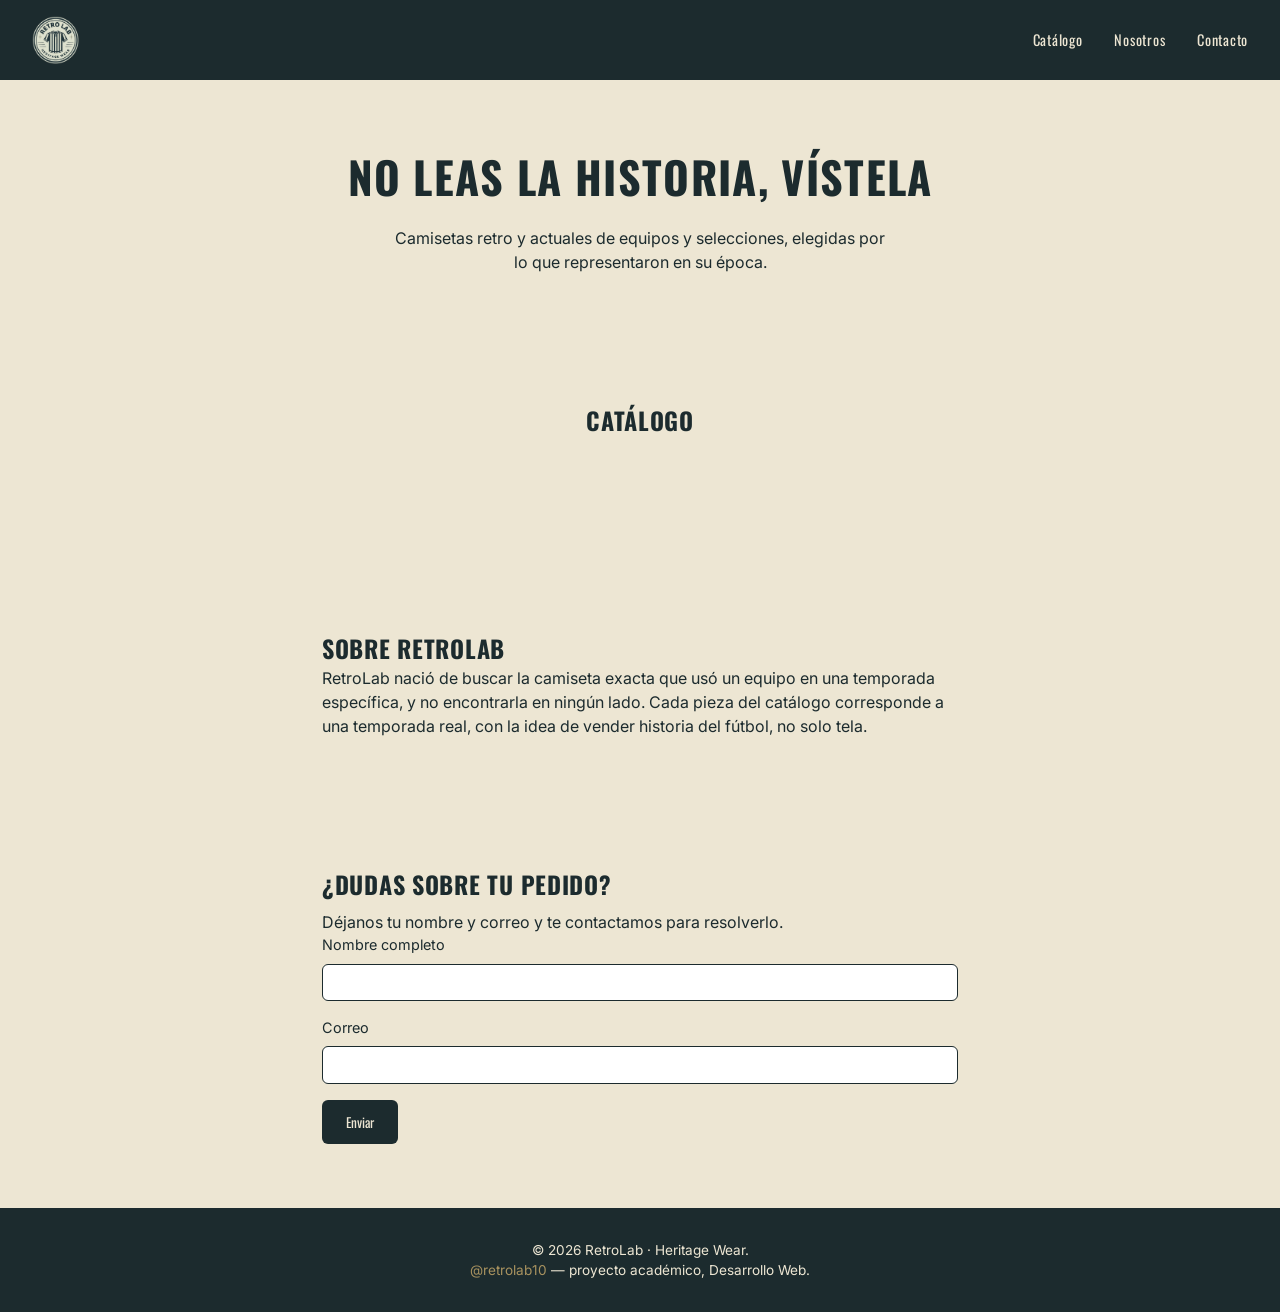
==== index.html @ 3fd27ac9 "fix: actualizar logo transparente y sección de contacto en el HTML" ====
<!DOCTYPE html>
<html lang="es">
<head>
  <meta charset="UTF-8">
  <meta name="viewport" content="width=device-width, initial-scale=1.0">
  <title>RetroLab · Camisetas de fútbol retro</title>
  <link rel="preconnect" href="https://fonts.googleapis.com">
  <link href="https://fonts.googleapis.com/css2?family=Oswald:wght@500;700&family=Inter:wght@400;500&display=swap" rel="stylesheet">
  <link rel="stylesheet" href="styles.css">
</head>
<body>

  <header>
    <a href="#" class="logo">
      <img src="img/logo-retrolab.png" alt="Logo de RetroLab, sello circular con una camiseta a rayas y el texto Heritage Wear">
    </a>
    <button id="menu-toggle" class="menu-toggle" aria-label="Abrir menú" aria-expanded="false">
      <span></span><span></span><span></span>
    </button>
    <nav id="nav-menu">
      <ul>
        <li><a href="#catalogo">Catálogo</a></li>
        <li><a href="#nosotros">Nosotros</a></li>
        <li><a href="#contacto">Contacto</a></li>
      </ul>
    </nav>
  </header>

  <main>

    <section id="hero" class="hero">
      <h1>No leas la historia, vístela</h1>
      <p>Camisetas retro y actuales de equipos y selecciones, elegidas por lo que representaron en su época.</p>
    </section>

    <section id="catalogo">
      <h2>Catálogo</h2>

      <div class="filtros" id="filtros">
      </div>

      <div class="catalogo-grid" id="catalogo-grid">
      </div>
    </section>

    <section id="nosotros">
      <h2>Sobre RetroLab</h2>
      <p>
        RetroLab nació de buscar la camiseta exacta que usó un equipo en una temporada específica,
        y no encontrarla en ningún lado. Cada pieza del catálogo corresponde a una temporada real,
        con la idea de vender historia del fútbol, no solo tela.
      </p>
    </section>

    <section id="contacto">
      <h2>¿Dudas sobre tu pedido?</h2>
      <p>Déjanos tu nombre y correo y te contactamos para resolverlo.</p>
      <form id="form-contacto">
        <div class="campo">
          <label for="nombre">Nombre completo</label>
          <input type="text" id="nombre" name="nombre">
        </div>
        <div class="campo">
          <label for="email">Correo</label>
          <input type="email" id="email" name="email">
        </div>
        <button type="submit">Enviar</button>
      </form>
    </section>

  </main>

  <footer>
    <p>&copy; 2026 RetroLab · Heritage Wear.</p>
    <p><a href="https://www.instagram.com/retrolab10" target="_blank" rel="noopener">@retrolab10</a> — proyecto académico, Desarrollo Web.</p>
  </footer>

  <script src="script.js" defer></script>
</body>
</html>
---- styles.css ----
/* ============================================
   VARIABLES — paleta real de RetroLab
   ============================================ */
:root {
  --color-oscuro: #1C2B2E;   /* fondo del sello, header, texto principal */
  --color-crema: #EDE6D3;    /* fondo claro, círculo del sello */
  --color-dorado: #A8925F;   /* acento: precios, bordes activos */
  --color-blanco: #FFFFFF;

  --fuente-titulo: 'Oswald', sans-serif;
  --fuente-texto: 'Inter', sans-serif;

  --espacio-sm: 0.5rem;
  --espacio-md: 1rem;
  --espacio-lg: 2rem;
  --espacio-xl: 4rem;

  --radio-borde: 6px;
}

/* ============================================
   RESET Y BASE
   ============================================ */
* {
  margin: 0;
  padding: 0;
  box-sizing: border-box;
}

body {
  font-family: var(--fuente-texto);
  color: var(--color-oscuro);
  background-color: var(--color-crema);
  line-height: 1.5;
}

h1, h2, h3 {
  font-family: var(--fuente-titulo);
  text-transform: uppercase;
  letter-spacing: 0.03em;
}

a {
  color: inherit;
  text-decoration: none;
}

img {
  max-width: 100%;
  display: block;
}

/* ============================================
   HEADER Y NAV — Flexbox
   ============================================ */
header {
  display: flex;
  align-items: center;
  justify-content: space-between;
  padding: var(--espacio-md) var(--espacio-lg);
  background-color: var(--color-oscuro);
}

.logo img {
  height: 48px;
  width: auto;
}

.menu-toggle {
  display: none;
  flex-direction: column;
  justify-content: space-between;
  width: 26px;
  height: 20px;
  background: none;
  border: none;
  cursor: pointer;
}

.menu-toggle span {
  display: block;
  width: 100%;
  height: 3px;
  background-color: var(--color-crema);
  border-radius: 2px;
}

nav ul {
  display: flex;
  gap: var(--espacio-lg);
  list-style: none;
}

nav a {
  color: var(--color-crema);
  font-family: var(--fuente-titulo);
  font-size: 0.9rem;
  letter-spacing: 0.05em;
}

/* ============================================
   HERO
   ============================================ */
.hero {
  text-align: center;
  padding: var(--espacio-xl) var(--espacio-lg);
}

.hero h1 {
  font-size: 2rem;
  margin-bottom: var(--espacio-md);
}

.hero p {
  max-width: 500px;
  margin: 0 auto;
}

/* ============================================
   CATÁLOGO — Grid + filtros con Flexbox
   ============================================ */
#catalogo {
  padding: var(--espacio-xl) var(--espacio-lg);
}

#catalogo h2 {
  text-align: center;
  margin-bottom: var(--espacio-lg);
}

.filtros {
  display: flex;
  justify-content: center;
  flex-wrap: wrap;
  gap: var(--espacio-sm);
  margin-bottom: var(--espacio-lg);
}

.filtros button {
  padding: 0.5rem 1.25rem;
  border: 1px solid var(--color-oscuro);
  background-color: transparent;
  border-radius: var(--radio-borde);
  font-family: var(--fuente-titulo);
  font-size: 0.85rem;
  cursor: pointer;
}

.filtros button.activo {
  background-color: var(--color-oscuro);
  color: var(--color-crema);
}

.catalogo-grid {
  display: grid;
  grid-template-columns: repeat(auto-fill, minmax(230px, 1fr));
  gap: var(--espacio-lg);
}

.camiseta-card {
  background-color: var(--color-blanco);
  border-radius: var(--radio-borde);
  overflow: hidden;
  box-shadow: 0 2px 6px rgba(0, 0, 0, 0.1);
}

.camiseta-card img {
  width: 100%;
  aspect-ratio: 1 / 1;
  object-fit: cover;
}

.camiseta-card .info {
  padding: var(--espacio-md);
}

.camiseta-card .precio {
  color: var(--color-dorado);
  font-weight: 600;
}

/* ============================================
   NOSOTROS Y PEDIDO
   ============================================ */
#nosotros, #contacto {
  padding: var(--espacio-xl) var(--espacio-lg);
  max-width: 700px;
  margin: 0 auto;
}

#contacto h2 {
  margin-bottom: var(--espacio-sm);
}

.campo {
  display: flex;
  flex-direction: column;
  margin-bottom: var(--espacio-md);
}

.campo label {
  margin-bottom: var(--espacio-sm);
  font-size: 0.9rem;
}

.campo input {
  padding: 0.6rem;
  border: 1px solid var(--color-oscuro);
  border-radius: var(--radio-borde);
  font-family: var(--fuente-texto);
}

#form-contacto button {
  padding: 0.75rem 1.5rem;
  background-color: var(--color-oscuro);
  color: var(--color-crema);
  border: none;
  border-radius: var(--radio-borde);
  font-family: var(--fuente-titulo);
  cursor: pointer;
}

/* ============================================
   FOOTER
   ============================================ */
footer {
  text-align: center;
  padding: var(--espacio-lg);
  background-color: var(--color-oscuro);
  color: var(--color-crema);
  font-size: 0.85rem;
}

footer a {
  color: var(--color-dorado);
}

/* ============================================
   RESPONSIVE — mobile primero
   ============================================ */

/* Menú hamburguesa visible solo en móvil */
@media (max-width: 767px) {
  .menu-toggle {
    display: flex;
  }

  nav ul {
    display: none;
    position: absolute;
    top: 72px;
    left: 0;
    right: 0;
    flex-direction: column;
    background-color: var(--color-oscuro);
    padding: var(--espacio-md);
    text-align: center;
  }

  nav ul.nav-abierto {
    display: flex;
  }

  header {
    position: relative;
  }
}

/* Tablet */
@media (min-width: 768px) and (max-width: 1023px) {
  .catalogo-grid {
    grid-template-columns: repeat(3, 1fr);
  }
}

/* Escritorio */
@media (min-width: 1024px) {
  .hero h1 {
    font-size: 2.75rem;
  }

  .catalogo-grid {
    grid-template-columns: repeat(4, 1fr);
  }
}
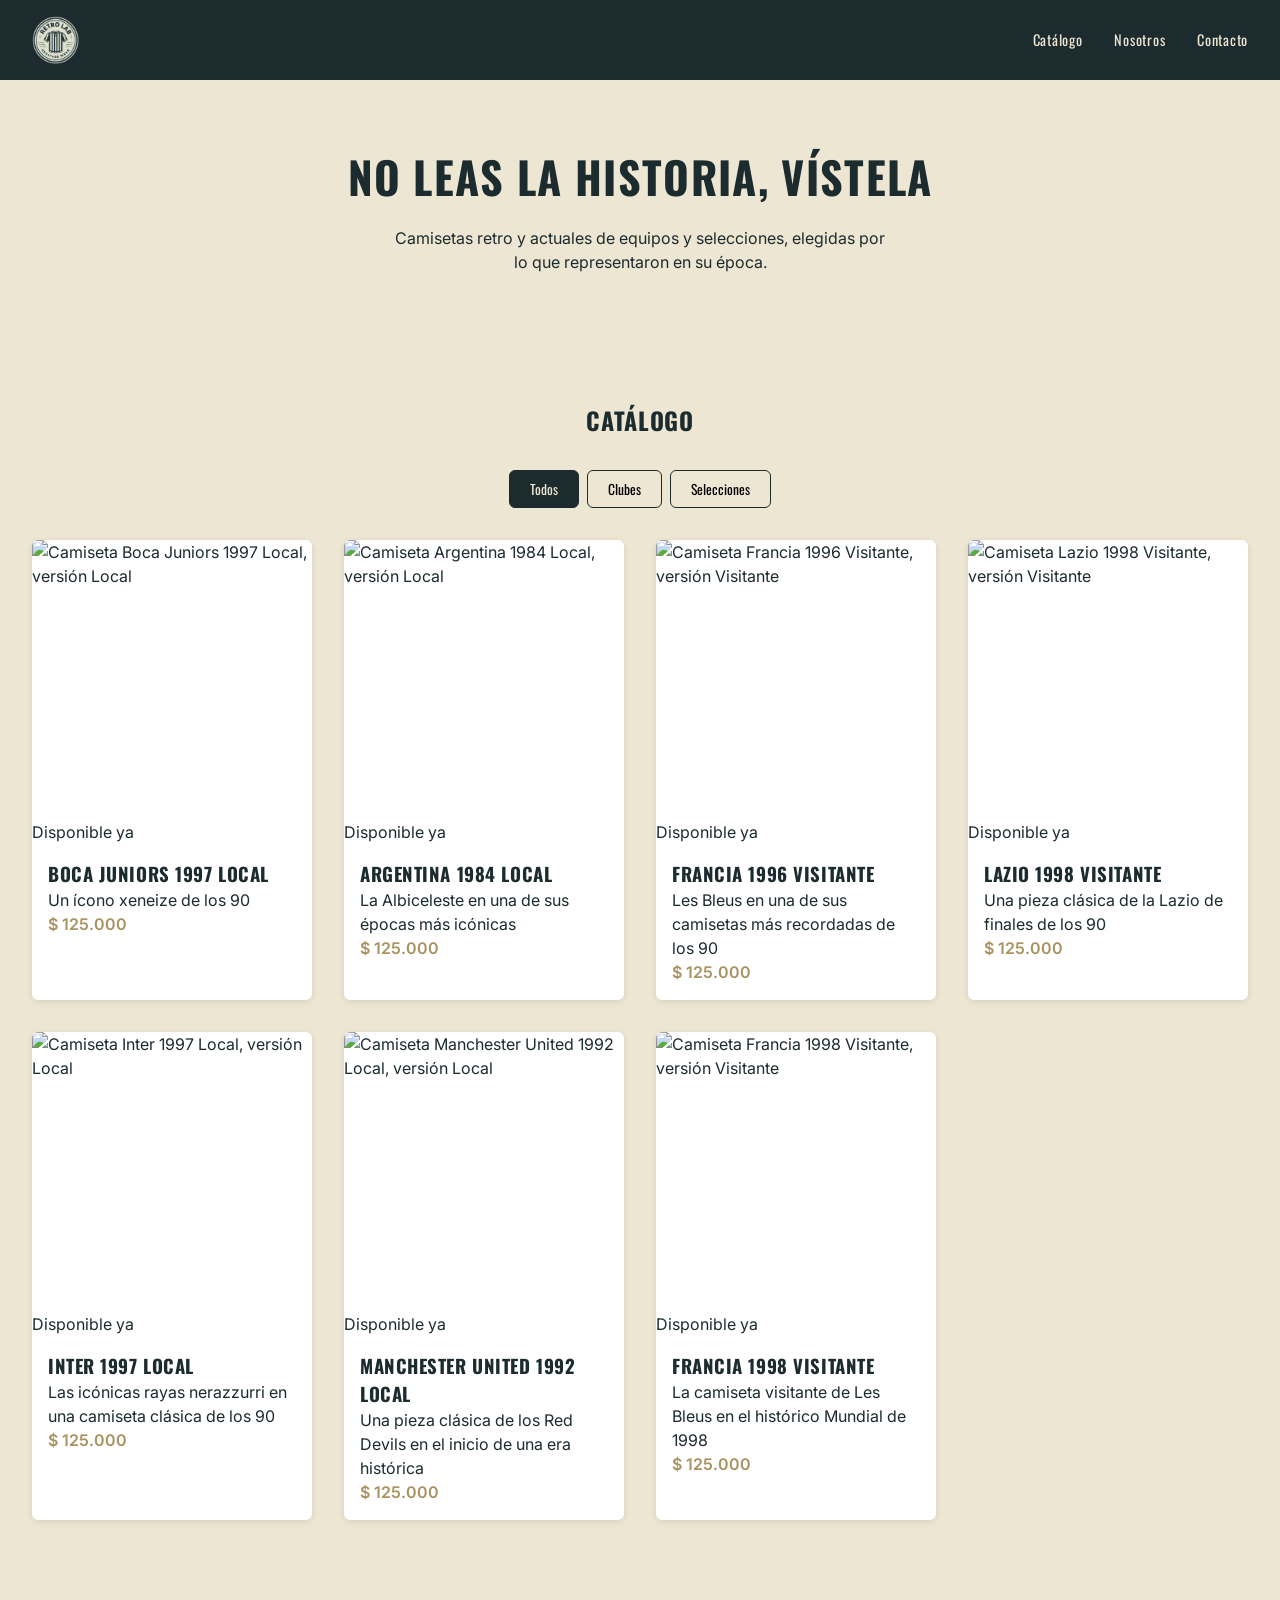
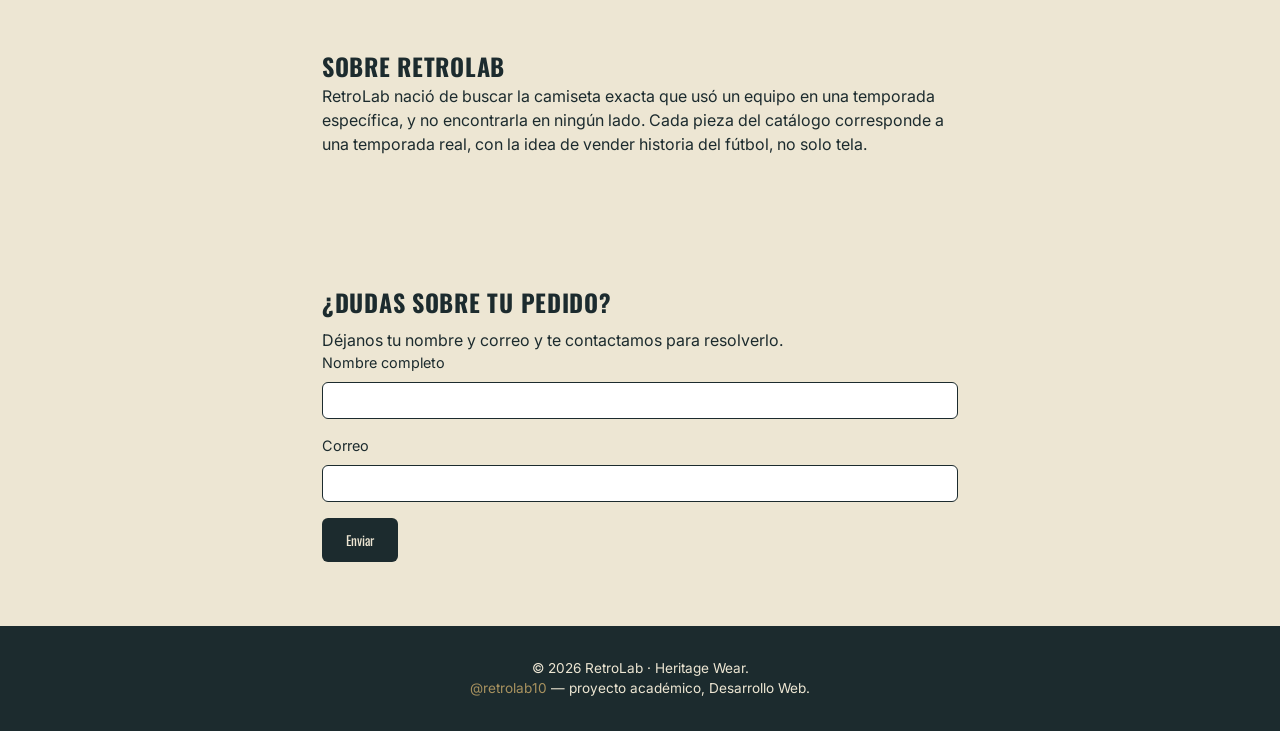
==== commit 3d942ed6: "feat: catálogo dinámico desde JS, filtro por categoría, menú hamburguesa y badge de disponibilidad" ====
--- a/index.html
+++ b/index.html
@@ -37,6 +37,9 @@
       <h2>Catálogo</h2>
 
       <div class="filtros" id="filtros">
+        <button data-categoria="todos" class="activo">Todos</button>
+        <button data-categoria="clubes">Clubes</button>
+        <button data-categoria="selecciones">Selecciones</button>
       </div>
 
       <div class="catalogo-grid" id="catalogo-grid">
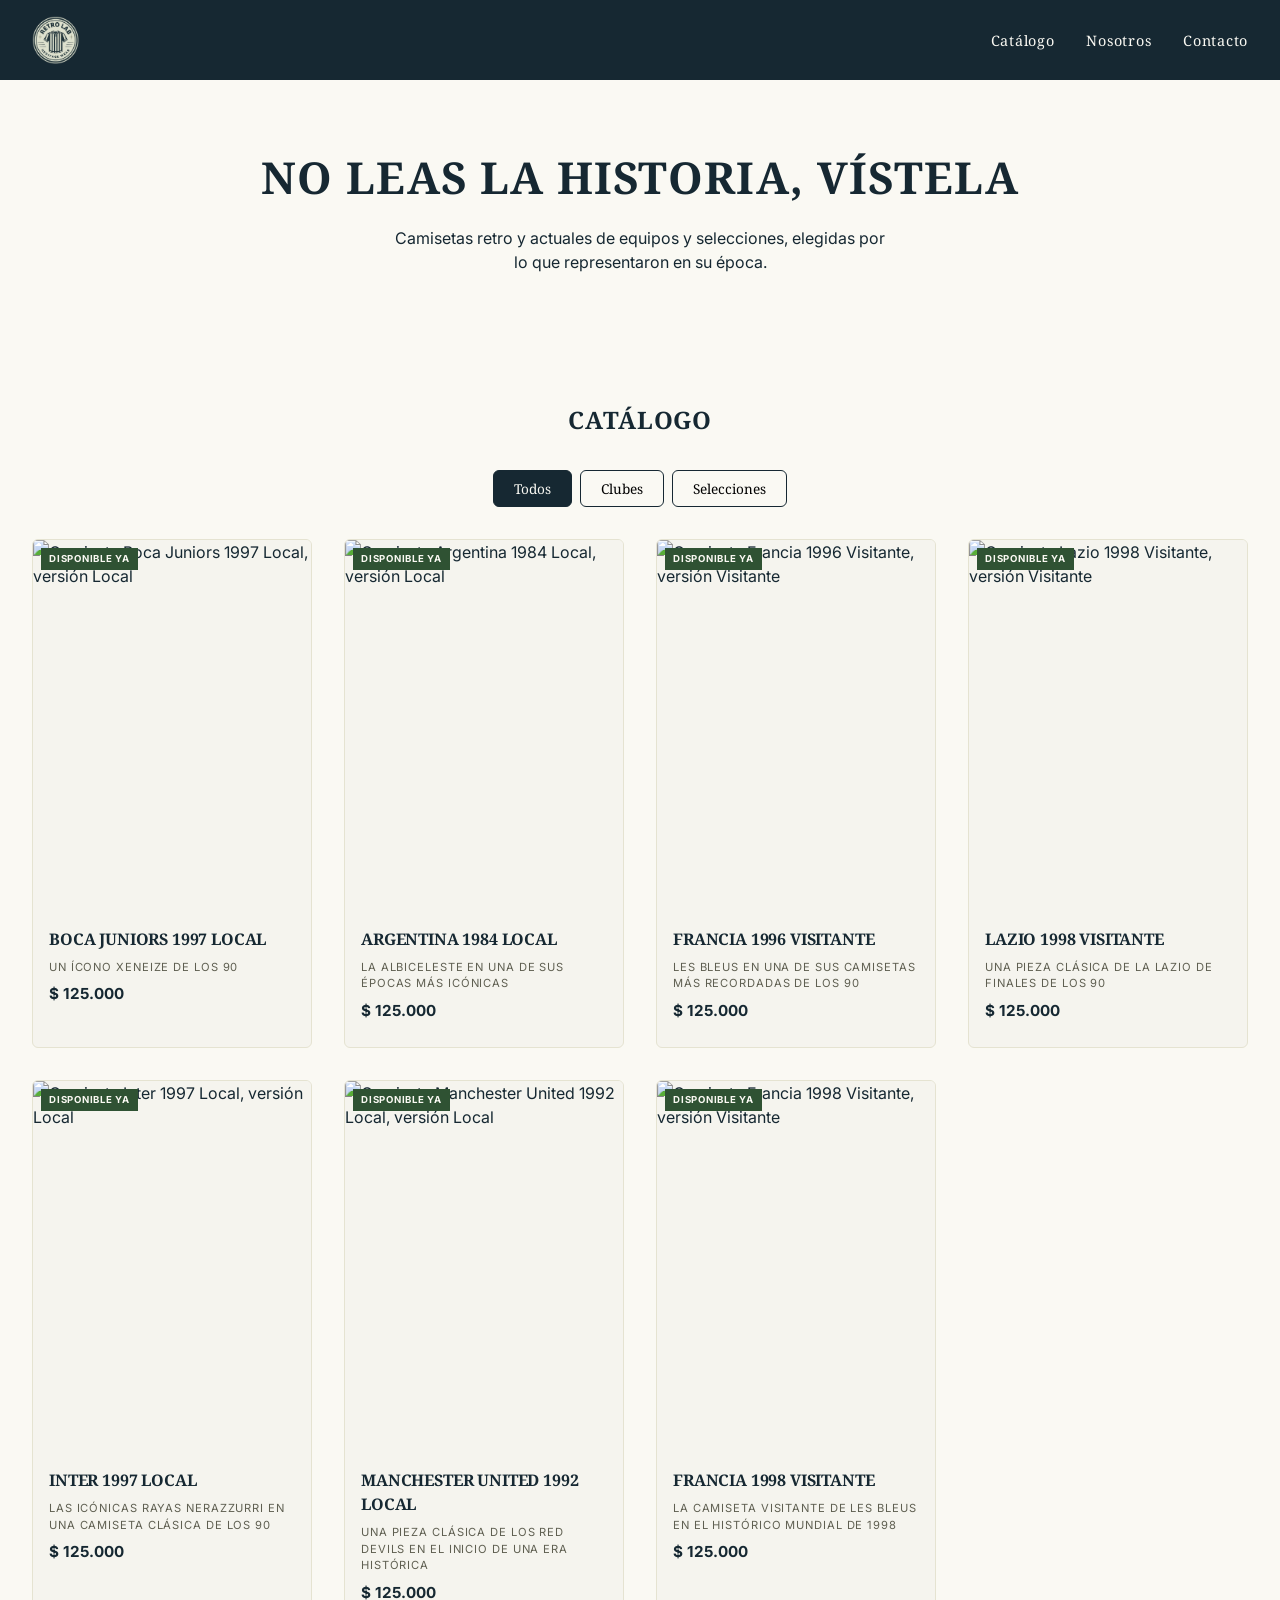
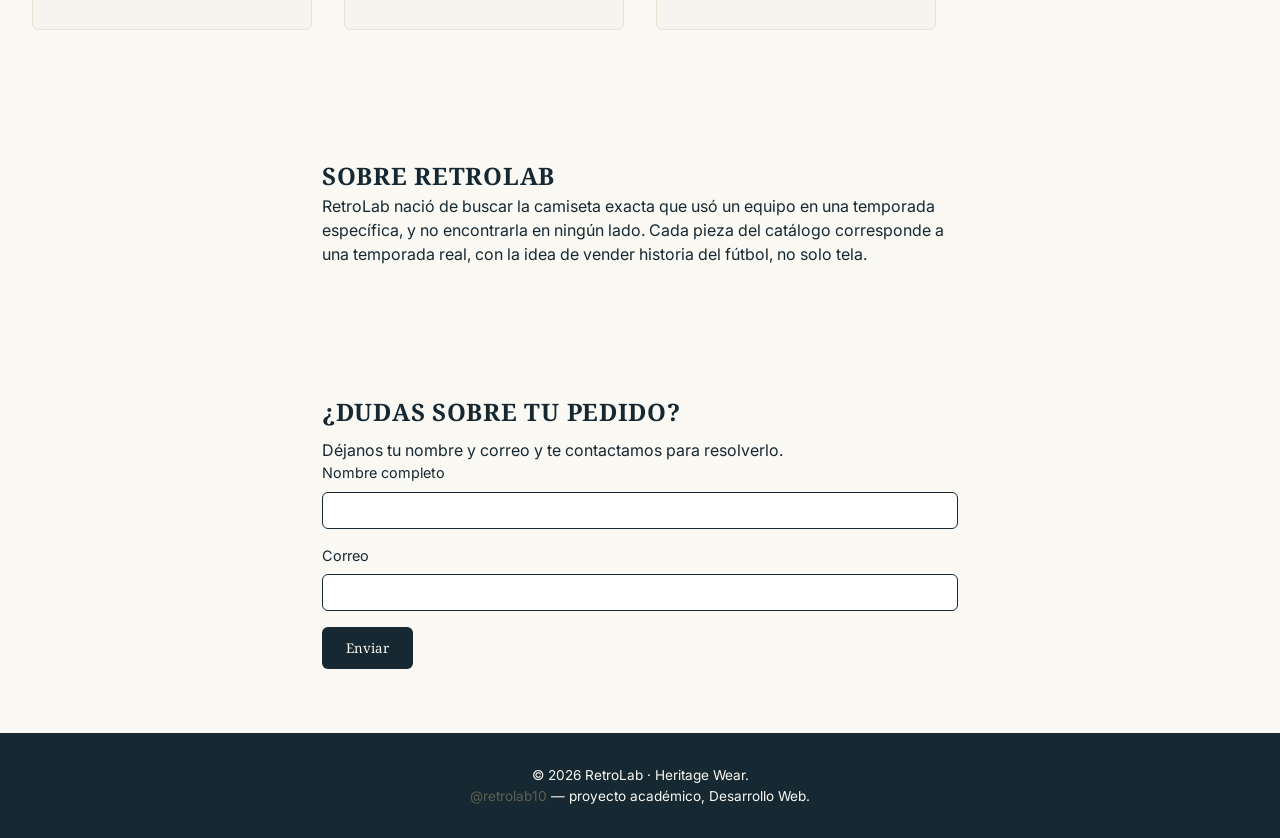
==== commit adc6da59: "fix: cambio en paleta de colores y tipografia" ====
--- a/index.html
+++ b/index.html
@@ -5,7 +5,7 @@
   <meta name="viewport" content="width=device-width, initial-scale=1.0">
   <title>RetroLab · Camisetas de fútbol retro</title>
   <link rel="preconnect" href="https://fonts.googleapis.com">
-  <link href="https://fonts.googleapis.com/css2?family=Oswald:wght@500;700&family=Inter:wght@400;500&display=swap" rel="stylesheet">
+  <link href="https://fonts.googleapis.com/css2?family=Noto+Serif:ital,wght@0,400;0,600;0,700;1,400&family=Inter:wght@400;500;600;700&display=swap" rel="stylesheet">
   <link rel="stylesheet" href="styles.css">
 </head>
 <body>
--- a/styles.css
+++ b/styles.css
@@ -1,13 +1,15 @@
 /* ============================================
-   VARIABLES — paleta real de RetroLab
+   VARIABLES — paleta de RetroLab
    ============================================ */
 :root {
-  --color-oscuro: #1C2B2E;   /* fondo del sello, header, texto principal */
-  --color-crema: #EDE6D3;    /* fondo claro, círculo del sello */
-  --color-dorado: #A8925F;   /* acento: precios, bordes activos */
-  --color-blanco: #FFFFFF;
-
-  --fuente-titulo: 'Oswald', sans-serif;
+  --color-navy: #162832;     /* texto principal, header, botones */
+  --color-cream: #FAF9F3;    /* fondo general */
+  --color-paper: #F5F4EE;    /* fondo de imágenes/tarjetas */
+  --color-clay: #E5E3D1;     /* bordes suaves, detalles */
+  --color-sand: #5F5F51;     /* texto secundario, descripciones */
+  --color-slate: #2C3E48;    /* acentos oscuros alternos */
+
+  --fuente-titulo: 'Noto Serif', serif;
   --fuente-texto: 'Inter', sans-serif;
 
   --espacio-sm: 0.5rem;
@@ -29,8 +31,8 @@
 
 body {
   font-family: var(--fuente-texto);
-  color: var(--color-oscuro);
-  background-color: var(--color-crema);
+  color: var(--color-navy);
+  background-color: var(--color-cream);
   line-height: 1.5;
 }
 
@@ -58,7 +60,7 @@
   align-items: center;
   justify-content: space-between;
   padding: var(--espacio-md) var(--espacio-lg);
-  background-color: var(--color-oscuro);
+  background-color: var(--color-navy);
 }
 
 .logo img {
@@ -81,7 +83,7 @@
   display: block;
   width: 100%;
   height: 3px;
-  background-color: var(--color-crema);
+  background-color: var(--color-cream);
   border-radius: 2px;
 }
 
@@ -92,7 +94,7 @@
 }
 
 nav a {
-  color: var(--color-crema);
+  color: var(--color-cream);
   font-family: var(--fuente-titulo);
   font-size: 0.9rem;
   letter-spacing: 0.05em;
@@ -138,7 +140,7 @@
 
 .filtros button {
   padding: 0.5rem 1.25rem;
-  border: 1px solid var(--color-oscuro);
+  border: 1px solid var(--color-navy);
   background-color: transparent;
   border-radius: var(--radio-borde);
   font-family: var(--fuente-titulo);
@@ -147,8 +149,8 @@
 }
 
 .filtros button.activo {
-  background-color: var(--color-oscuro);
-  color: var(--color-crema);
+  background-color: var(--color-navy);
+  color: var(--color-cream);
 }
 
 .catalogo-grid {
@@ -158,25 +160,70 @@
 }
 
 .camiseta-card {
-  background-color: var(--color-blanco);
+  background-color: var(--color-paper);
+  border: 1px solid var(--color-clay);
   border-radius: var(--radio-borde);
   overflow: hidden;
-  box-shadow: 0 2px 6px rgba(0, 0, 0, 0.1);
 }
 
 .camiseta-card img {
   width: 100%;
-  aspect-ratio: 1 / 1;
-  object-fit: cover;
+  aspect-ratio: 3 / 4;
+  object-fit: contain;
+  background-color: var(--color-paper);
+}
+
+.imagen-wrapper {
+  position: relative;
+}
+
+.badge {
+  position: absolute;
+  top: 8px;
+  left: 8px;
+  font-size: 0.6rem;
+  font-weight: 700;
+  text-transform: uppercase;
+  letter-spacing: 0.08em;
+  padding: 0.25rem 0.5rem;
+  color: var(--color-cream);
+}
+
+.badge.disponible {
+  background-color: #2f5233;
+}
+
+.badge.agotado {
+  background-color: var(--color-sand);
 }
 
 .camiseta-card .info {
   padding: var(--espacio-md);
 }
 
+.camiseta-card h3 {
+  font-family: var(--fuente-titulo);
+  font-size: 1rem;
+  font-weight: 700;
+  text-transform: uppercase;
+  letter-spacing: -0.01em;
+  margin-bottom: var(--espacio-sm);
+}
+
+.camiseta-card p {
+  font-size: 0.7rem;
+  color: var(--color-sand);
+  text-transform: uppercase;
+  letter-spacing: 0.08em;
+  margin-bottom: var(--espacio-sm);
+}
+
 .camiseta-card .precio {
-  color: var(--color-dorado);
-  font-weight: 600;
+  color: var(--color-navy);
+  font-weight: 700;
+  font-size: 0.95rem;
+  letter-spacing: normal;
+  text-transform: none;
 }
 
 /* ============================================
@@ -205,15 +252,15 @@
 
 .campo input {
   padding: 0.6rem;
-  border: 1px solid var(--color-oscuro);
+  border: 1px solid var(--color-navy);
   border-radius: var(--radio-borde);
   font-family: var(--fuente-texto);
 }
 
 #form-contacto button {
   padding: 0.75rem 1.5rem;
-  background-color: var(--color-oscuro);
-  color: var(--color-crema);
+  background-color: var(--color-navy);
+  color: var(--color-cream);
   border: none;
   border-radius: var(--radio-borde);
   font-family: var(--fuente-titulo);
@@ -226,13 +273,13 @@
 footer {
   text-align: center;
   padding: var(--espacio-lg);
-  background-color: var(--color-oscuro);
-  color: var(--color-crema);
+  background-color: var(--color-navy);
+  color: var(--color-cream);
   font-size: 0.85rem;
 }
 
 footer a {
-  color: var(--color-dorado);
+  color: var(--color-sand);
 }
 
 /* ============================================
@@ -252,7 +299,7 @@
     left: 0;
     right: 0;
     flex-direction: column;
-    background-color: var(--color-oscuro);
+    background-color: var(--color-navy);
     padding: var(--espacio-md);
     text-align: center;
   }
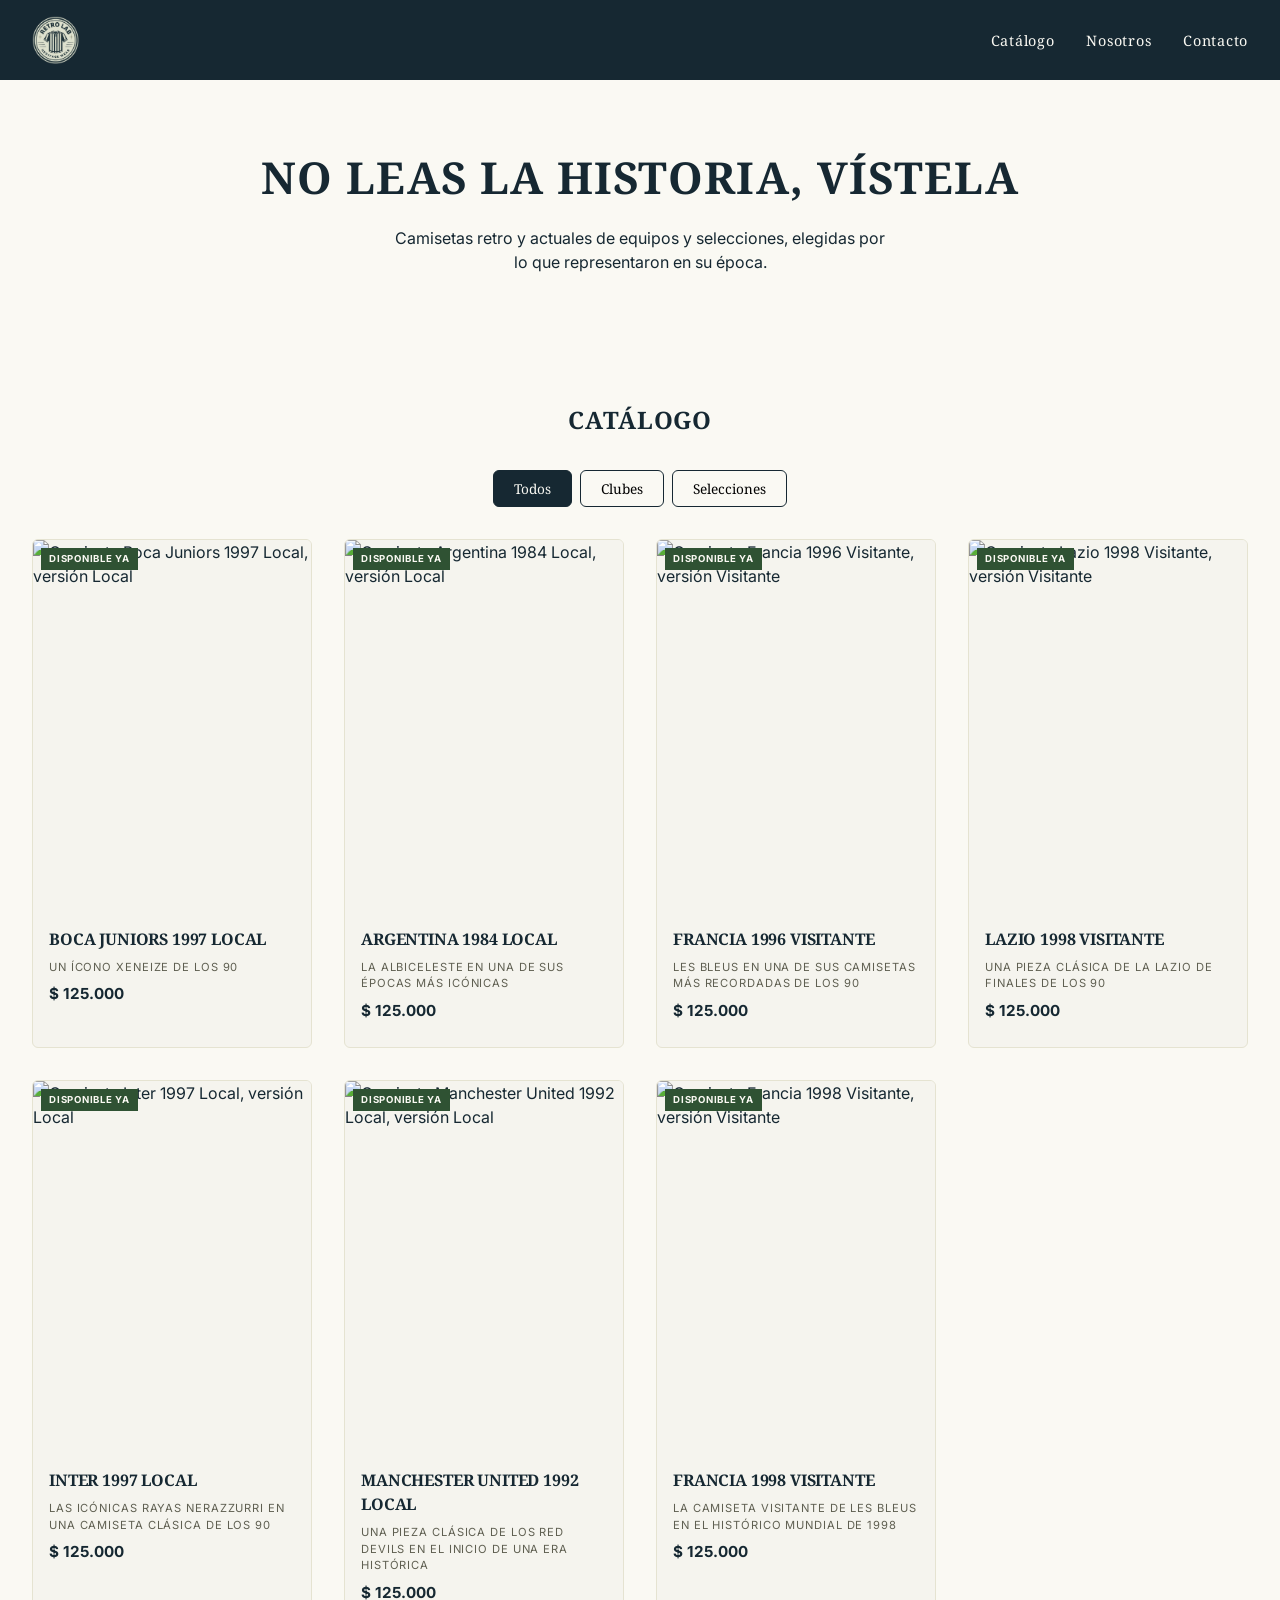
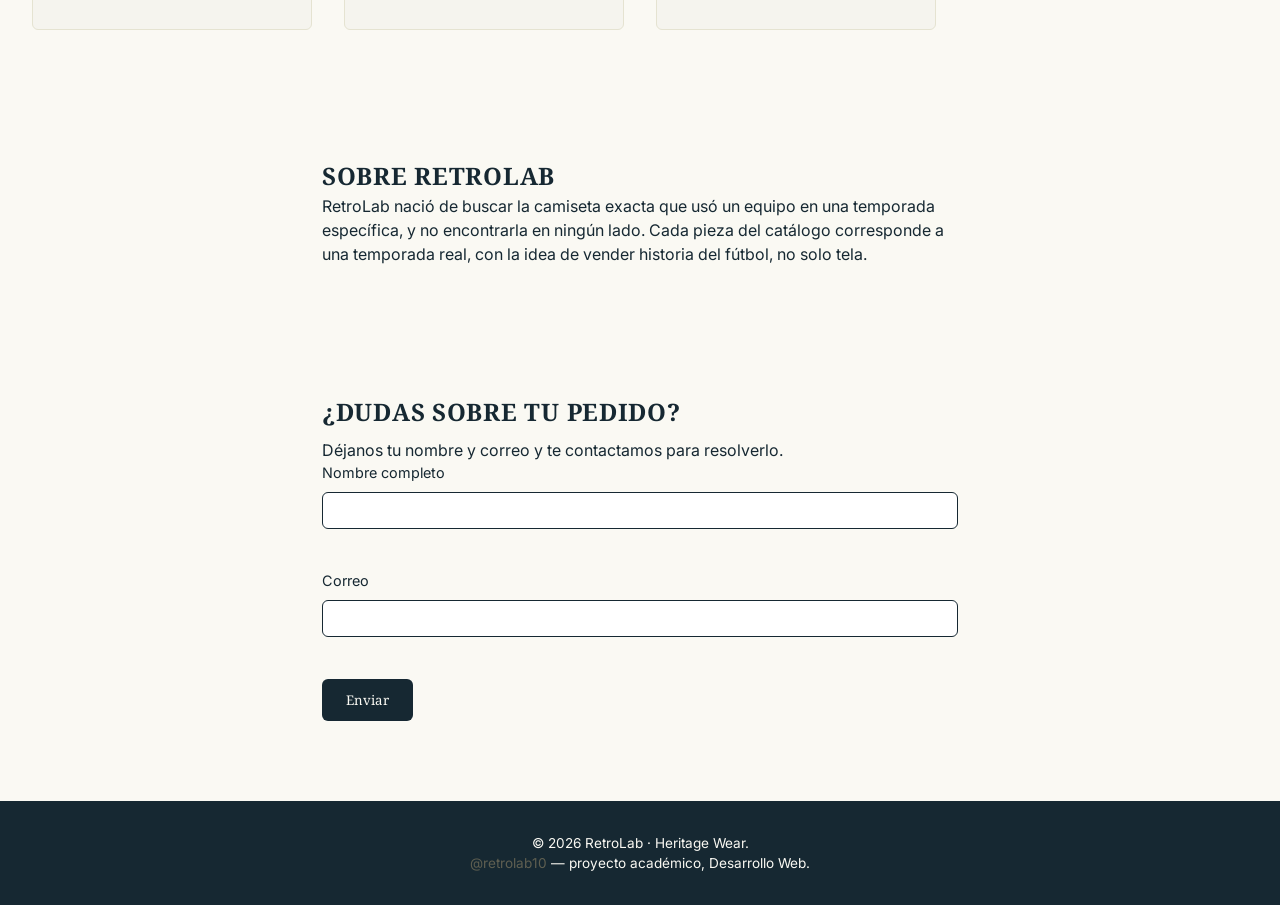
==== commit e9084fca: "feat: validación del formulario de contacto con mensajes de error inline" ====
--- a/index.html
+++ b/index.html
@@ -58,16 +58,19 @@
     <section id="contacto">
       <h2>¿Dudas sobre tu pedido?</h2>
       <p>Déjanos tu nombre y correo y te contactamos para resolverlo.</p>
-      <form id="form-contacto">
+      <form id="form-contacto" novalidate>
         <div class="campo">
           <label for="nombre">Nombre completo</label>
           <input type="text" id="nombre" name="nombre">
+          <span class="error" id="error-nombre"></span>
         </div>
         <div class="campo">
           <label for="email">Correo</label>
           <input type="email" id="email" name="email">
+          <span class="error" id="error-email"></span>
         </div>
         <button type="submit">Enviar</button>
+        <p class="mensaje-exito" id="mensaje-exito"></p>
       </form>
     </section>
 
@@ -80,4 +83,4 @@
 
   <script src="script.js" defer></script>
 </body>
-</html>
+</html>
--- a/styles.css
+++ b/styles.css
@@ -1,5 +1,5 @@
 /* ============================================
-   VARIABLES — paleta de RetroLab
+   VARIABLES — paleta real de RetroLab
    ============================================ */
 :root {
   --color-navy: #162832;     /* texto principal, header, botones */
@@ -255,6 +255,24 @@
   border: 1px solid var(--color-navy);
   border-radius: var(--radio-borde);
   font-family: var(--fuente-texto);
+}
+
+.campo input.invalido {
+  border-color: #b02a2a;
+}
+
+.error {
+  display: block;
+  min-height: 1.1rem;
+  color: #b02a2a;
+  font-size: 0.8rem;
+  margin-top: var(--espacio-sm);
+}
+
+.mensaje-exito {
+  color: #2f5233;
+  font-size: 0.9rem;
+  margin-top: var(--espacio-md);
 }
 
 #form-contacto button {
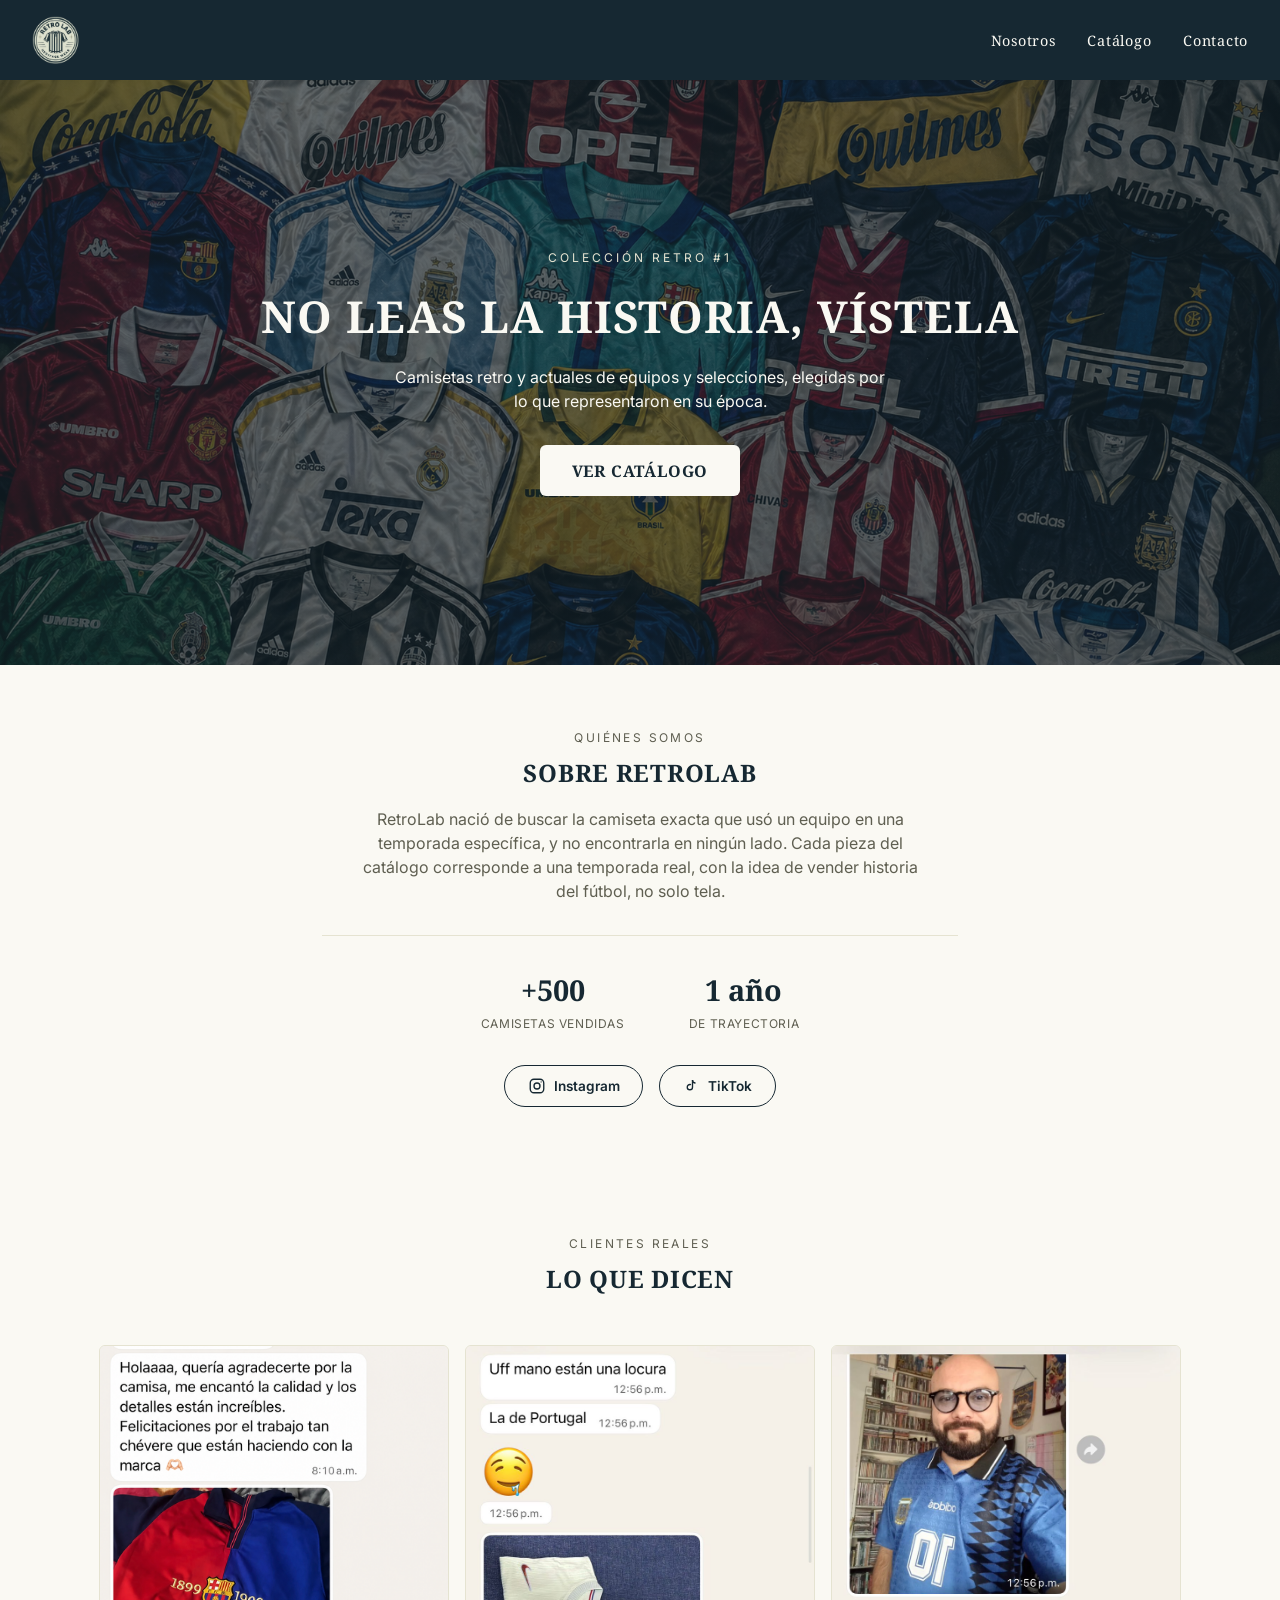
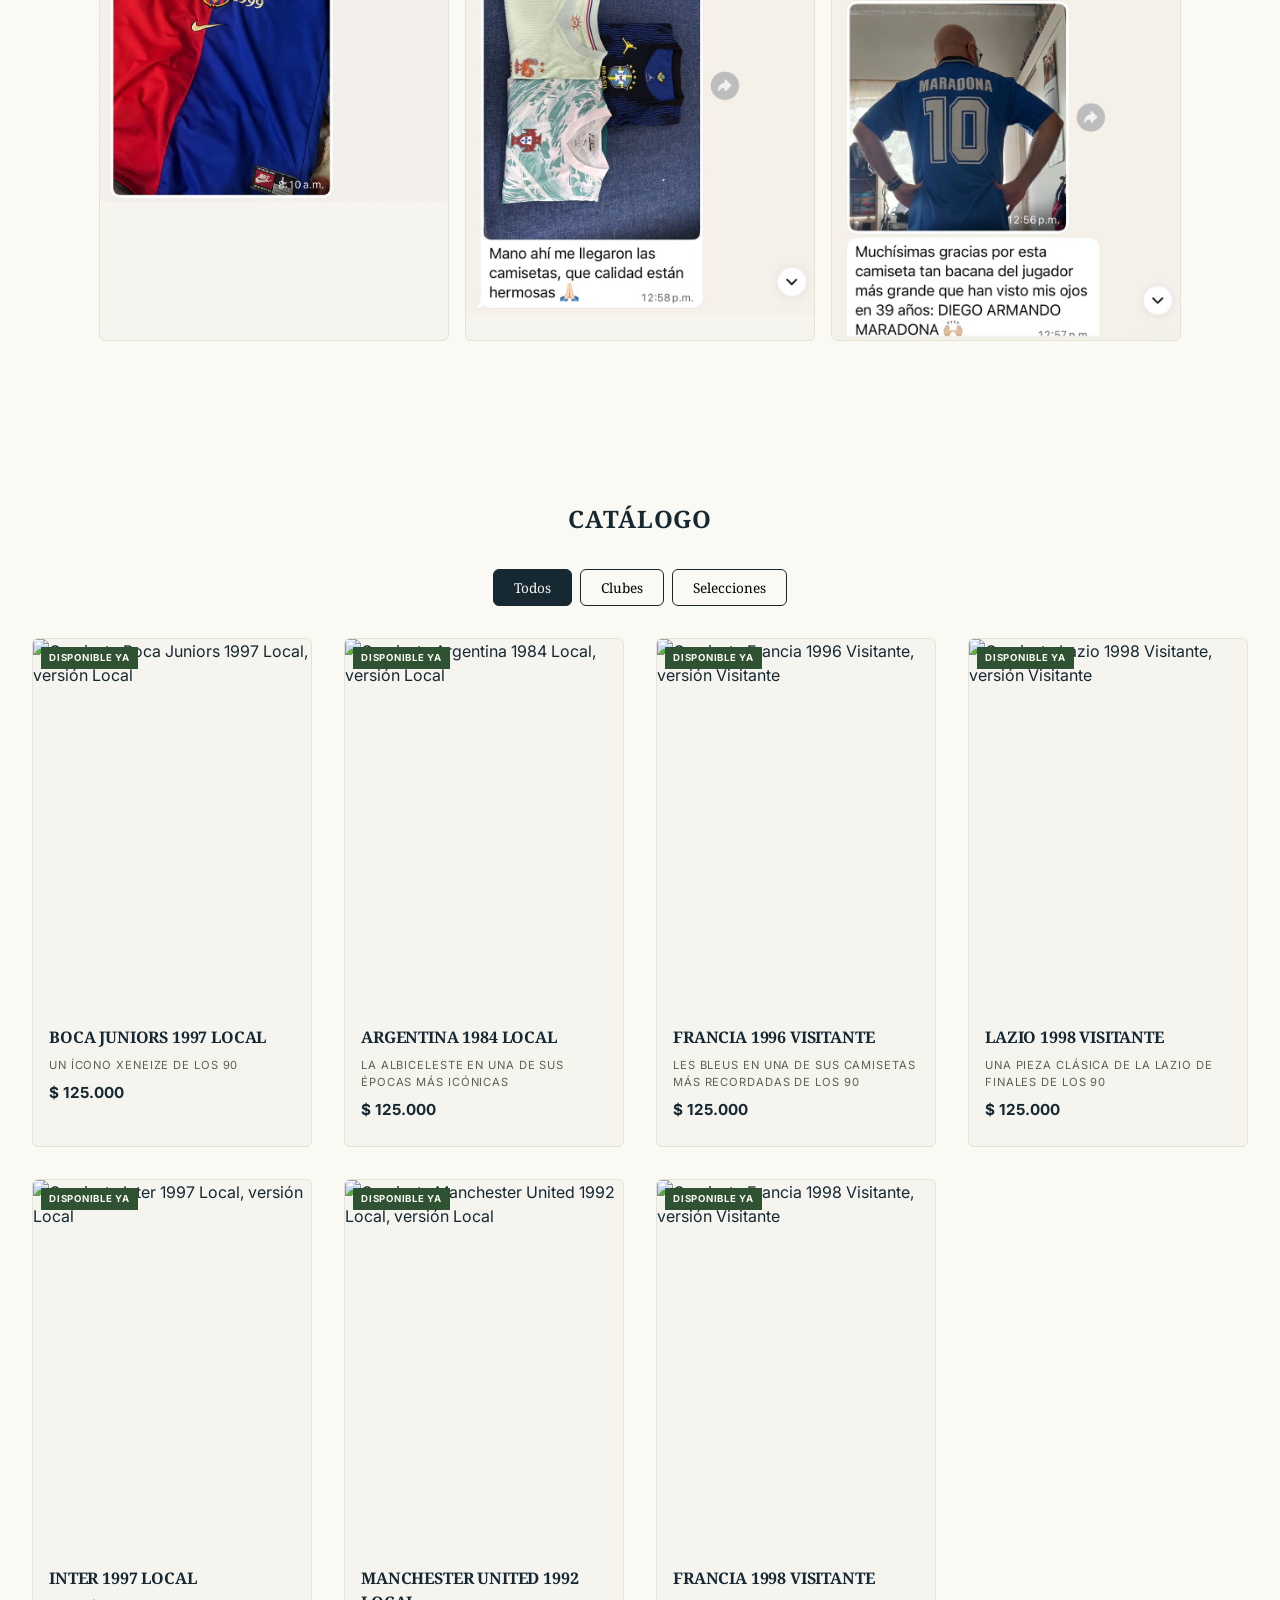
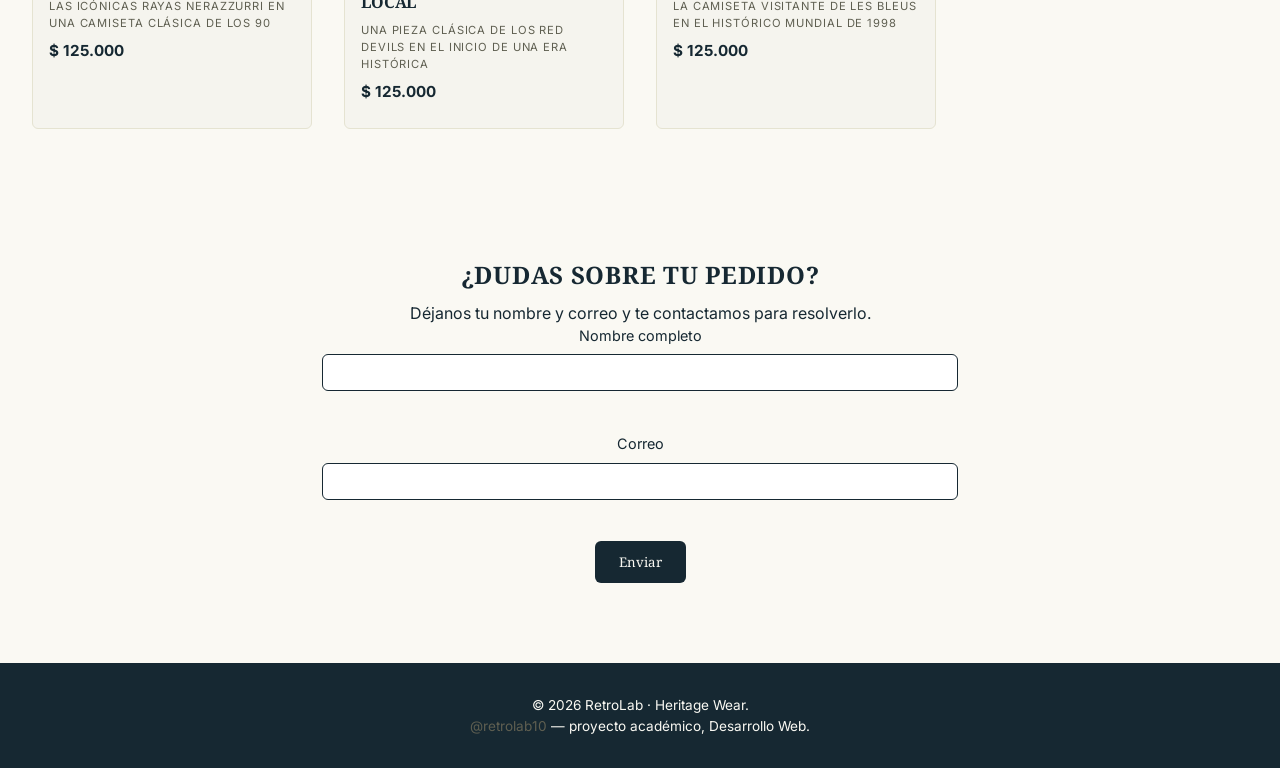
==== commit c43c2e66: "style: hero con imagen real, rediseño de Nosotros con redes sociales y sección de testimonios" ====
--- a/index.html
+++ b/index.html
@@ -19,8 +19,8 @@
     </button>
     <nav id="nav-menu">
       <ul>
+        <li><a href="#nosotros">Nosotros</a></li>
         <li><a href="#catalogo">Catálogo</a></li>
-        <li><a href="#nosotros">Nosotros</a></li>
         <li><a href="#contacto">Contacto</a></li>
       </ul>
     </nav>
@@ -29,8 +29,65 @@
   <main>
 
     <section id="hero" class="hero">
+      <span class="hero-tag">Colección Retro #1</span>
       <h1>No leas la historia, vístela</h1>
       <p>Camisetas retro y actuales de equipos y selecciones, elegidas por lo que representaron en su época.</p>
+      <a href="#catalogo" class="btn-hero">Ver Catálogo</a>
+    </section>
+
+    <section id="nosotros">
+      <span class="seccion-tag">Quiénes somos</span>
+      <h2>Sobre RetroLab</h2>
+      <p>
+        RetroLab nació de buscar la camiseta exacta que usó un equipo en una temporada específica,
+        y no encontrarla en ningún lado. Cada pieza del catálogo corresponde a una temporada real,
+        con la idea de vender historia del fútbol, no solo tela.
+      </p>
+
+      <div class="stats">
+        <div class="stat">
+          <span class="stat-numero">+500</span>
+          <span class="stat-label">Camisetas vendidas</span>
+        </div>
+        <div class="stat">
+          <span class="stat-numero">1 año</span>
+          <span class="stat-label">De trayectoria</span>
+        </div>
+      </div>
+
+      <div class="redes">
+        <a href="https://www.instagram.com/retrolab10" target="_blank" rel="noopener" class="btn-red">
+          <svg viewBox="0 0 24 24" width="18" height="18" fill="none" stroke="currentColor" stroke-width="1.8">
+            <rect x="3" y="3" width="18" height="18" rx="5"/>
+            <circle cx="12" cy="12" r="4"/>
+            <circle cx="17.5" cy="6.5" r="0.8" fill="currentColor" stroke="none"/>
+          </svg>
+          Instagram
+        </a>
+        <a href="https://www.tiktok.com/@retrolab10" target="_blank" rel="noopener" class="btn-red">
+          <svg viewBox="0 0 24 24" width="18" height="18" fill="none" stroke="currentColor" stroke-width="1.8">
+            <path d="M14 4v9.5a3.5 3.5 0 1 1-3.5-3.5c.5 0 1 .1 1.5.3"/>
+            <path d="M14 4c0 2.2 1.8 4 4 4"/>
+          </svg>
+          TikTok
+        </a>
+      </div>
+    </section>
+
+    <section id="testimonios">
+      <span class="seccion-tag">Clientes reales</span>
+      <h2>Lo que dicen</h2>
+      <div class="testimonios-scroll">
+        <div class="testimonio-card">
+          <img src="img/testimonios-1.png" alt="Testimonio real de un cliente de RetroLab">
+        </div>
+        <div class="testimonio-card">
+          <img src="img/testimonios-2.png" alt="Testimonio real de un cliente de RetroLab">
+        </div>
+        <div class="testimonio-card">
+          <img src="img/testimonios-3.png" alt="Testimonio real de un cliente de RetroLab">
+        </div>
+      </div>
     </section>
 
     <section id="catalogo">
@@ -44,15 +101,6 @@
 
       <div class="catalogo-grid" id="catalogo-grid">
       </div>
-    </section>
-
-    <section id="nosotros">
-      <h2>Sobre RetroLab</h2>
-      <p>
-        RetroLab nació de buscar la camiseta exacta que usó un equipo en una temporada específica,
-        y no encontrarla en ningún lado. Cada pieza del catálogo corresponde a una temporada real,
-        con la idea de vender historia del fútbol, no solo tela.
-      </p>
     </section>
 
     <section id="contacto">
--- a/styles.css
+++ b/styles.css
@@ -104,18 +104,57 @@
    HERO
    ============================================ */
 .hero {
+  position: relative;
+  min-height: 65vh;
+  display: flex;
+  flex-direction: column;
+  align-items: center;
+  justify-content: center;
   text-align: center;
   padding: var(--espacio-xl) var(--espacio-lg);
+  background-image: linear-gradient(rgba(22, 40, 50, 0.6), rgba(22, 40, 50, 0.6)),
+    url('img/hero-camisetas.png');
+  background-size: cover;
+  background-position: center;
+  color: var(--color-cream);
+}
+
+.hero-tag {
+  font-family: var(--fuente-texto);
+  font-size: 0.75rem;
+  text-transform: uppercase;
+  letter-spacing: 0.25em;
+  margin-bottom: var(--espacio-md);
+  color: var(--color-clay);
 }
 
 .hero h1 {
   font-size: 2rem;
   margin-bottom: var(--espacio-md);
+  color: var(--color-cream);
 }
 
 .hero p {
   max-width: 500px;
   margin: 0 auto;
+}
+
+.btn-hero {
+  display: inline-block;
+  margin-top: var(--espacio-lg);
+  padding: 0.85rem 2rem;
+  background-color: var(--color-cream);
+  color: var(--color-navy);
+  font-family: var(--fuente-titulo);
+  font-weight: 700;
+  text-transform: uppercase;
+  letter-spacing: 0.05em;
+  border-radius: var(--radio-borde);
+  transition: transform 0.2s ease;
+}
+
+.btn-hero:hover {
+  transform: translateY(-2px);
 }
 
 /* ============================================
@@ -233,6 +272,116 @@
   padding: var(--espacio-xl) var(--espacio-lg);
   max-width: 700px;
   margin: 0 auto;
+  text-align: center;
+}
+
+.seccion-tag {
+  display: block;
+  font-size: 0.75rem;
+  text-transform: uppercase;
+  letter-spacing: 0.2em;
+  color: var(--color-sand);
+  margin-bottom: var(--espacio-sm);
+}
+
+#nosotros h2 {
+  margin-bottom: var(--espacio-md);
+}
+
+#nosotros p {
+  color: var(--color-sand);
+  max-width: 560px;
+  margin: 0 auto;
+}
+
+.stats {
+  display: flex;
+  justify-content: center;
+  gap: var(--espacio-xl);
+  margin-top: var(--espacio-lg);
+  padding-top: var(--espacio-lg);
+  border-top: 1px solid var(--color-clay);
+}
+
+.stat-numero {
+  display: block;
+  font-family: var(--fuente-titulo);
+  font-size: 1.8rem;
+  font-weight: 700;
+  color: var(--color-navy);
+}
+
+.stat-label {
+  display: block;
+  font-size: 0.75rem;
+  text-transform: uppercase;
+  letter-spacing: 0.05em;
+  color: var(--color-sand);
+  margin-top: 0.25rem;
+}
+
+.redes {
+  display: flex;
+  justify-content: center;
+  gap: var(--espacio-md);
+  margin-top: var(--espacio-lg);
+}
+
+.btn-red {
+  display: inline-flex;
+  align-items: center;
+  gap: 0.5rem;
+  padding: 0.6rem 1.4rem;
+  border: 1px solid var(--color-navy);
+  border-radius: 999px;
+  font-size: 0.85rem;
+  font-weight: 600;
+  color: var(--color-navy);
+  transition: background-color 0.2s ease, color 0.2s ease;
+}
+
+.btn-red:hover {
+  background-color: var(--color-navy);
+  color: var(--color-cream);
+}
+
+/* ============================================
+   TESTIMONIOS
+   ============================================ */
+#testimonios {
+  padding: var(--espacio-xl) var(--espacio-lg);
+  text-align: center;
+}
+
+.testimonios-scroll {
+  display: flex;
+  gap: var(--espacio-md);
+  overflow-x: auto;
+  padding: var(--espacio-lg) var(--espacio-sm);
+  margin-top: var(--espacio-md);
+  scroll-snap-type: x mandatory;
+}
+
+@media (min-width: 768px) {
+  .testimonios-scroll {
+    flex-wrap: wrap;
+    justify-content: center;
+    overflow-x: visible;
+  }
+}
+
+.testimonio-card {
+  flex: 0 0 350px;
+  scroll-snap-align: start;
+  background-color: var(--color-paper);
+  border: 1px solid var(--color-clay);
+  border-radius: var(--radio-borde);
+  overflow: hidden;
+}
+
+.testimonio-card img {
+  width: 100%;
+  display: block;
 }
 
 #contacto h2 {
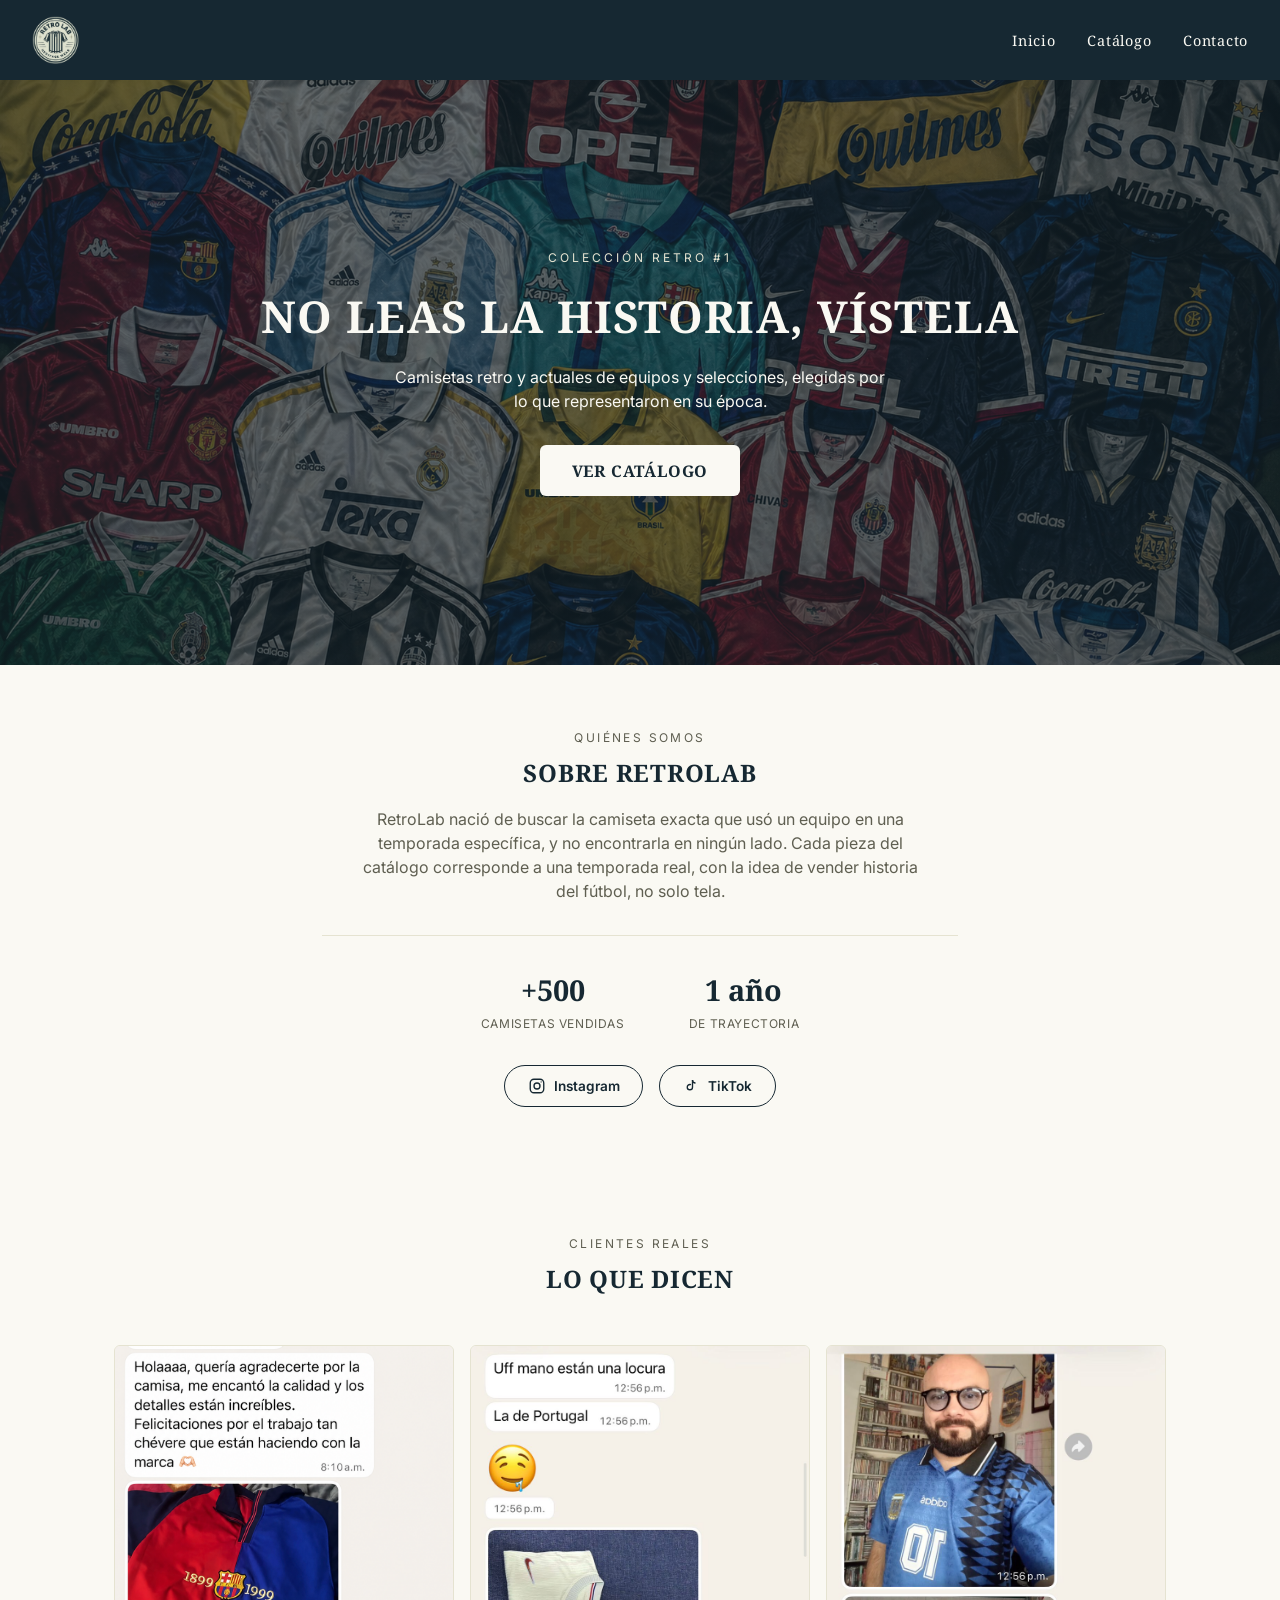
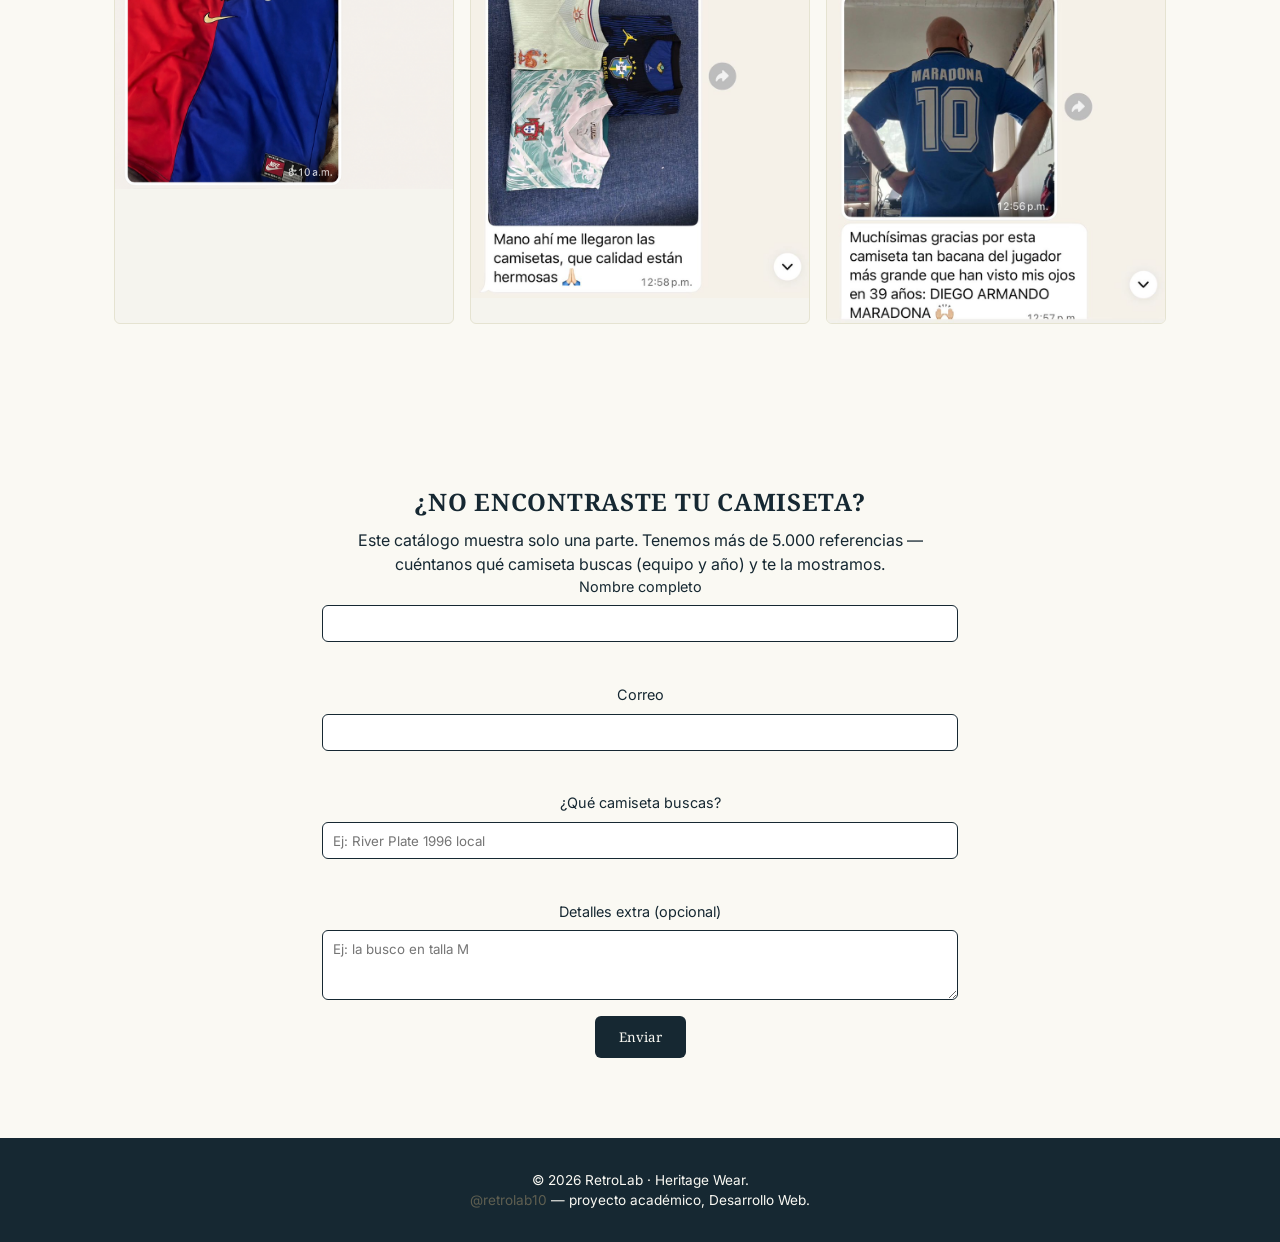
==== commit ea97b3aa: "fix: navbar fija al hacer scroll, posición del botón hamburguesa en móvil y catálogo en 2 columnas" ====
--- a/index.html
+++ b/index.html
@@ -3,7 +3,7 @@
 <head>
   <meta charset="UTF-8">
   <meta name="viewport" content="width=device-width, initial-scale=1.0">
-  <title>RetroLab · Camisetas de fútbol retro</title>
+  <title>Retro Lab</title>
   <link rel="preconnect" href="https://fonts.googleapis.com">
   <link href="https://fonts.googleapis.com/css2?family=Noto+Serif:ital,wght@0,400;0,600;0,700;1,400&family=Inter:wght@400;500;600;700&display=swap" rel="stylesheet">
   <link rel="stylesheet" href="styles.css">
@@ -14,16 +14,18 @@
     <a href="#" class="logo">
       <img src="img/logo-retrolab.png" alt="Logo de RetroLab, sello circular con una camiseta a rayas y el texto Heritage Wear">
     </a>
-    <button id="menu-toggle" class="menu-toggle" aria-label="Abrir menú" aria-expanded="false">
-      <span></span><span></span><span></span>
-    </button>
-    <nav id="nav-menu">
-      <ul>
-        <li><a href="#nosotros">Nosotros</a></li>
-        <li><a href="#catalogo">Catálogo</a></li>
-        <li><a href="#contacto">Contacto</a></li>
-      </ul>
-    </nav>
+    <div class="nav-wrapper">
+      <button id="menu-toggle" class="menu-toggle" aria-label="Abrir menú" aria-expanded="false">
+        <span></span><span></span><span></span>
+      </button>
+      <nav id="nav-menu">
+        <ul>
+          <li><a href="#hero">Inicio</a></li>
+          <li><a href="catalogo.html">Catálogo</a></li>
+          <li><a href="#contacto">Contacto</a></li>
+        </ul>
+      </nav>
+    </div>
   </header>
 
   <main>
@@ -32,7 +34,7 @@
       <span class="hero-tag">Colección Retro #1</span>
       <h1>No leas la historia, vístela</h1>
       <p>Camisetas retro y actuales de equipos y selecciones, elegidas por lo que representaron en su época.</p>
-      <a href="#catalogo" class="btn-hero">Ver Catálogo</a>
+      <a href="catalogo.html" class="btn-hero">Ver Catálogo</a>
     </section>
 
     <section id="nosotros">
@@ -90,22 +92,9 @@
       </div>
     </section>
 
-    <section id="catalogo">
-      <h2>Catálogo</h2>
-
-      <div class="filtros" id="filtros">
-        <button data-categoria="todos" class="activo">Todos</button>
-        <button data-categoria="clubes">Clubes</button>
-        <button data-categoria="selecciones">Selecciones</button>
-      </div>
-
-      <div class="catalogo-grid" id="catalogo-grid">
-      </div>
-    </section>
-
     <section id="contacto">
-      <h2>¿Dudas sobre tu pedido?</h2>
-      <p>Déjanos tu nombre y correo y te contactamos para resolverlo.</p>
+      <h2>¿No encontraste tu camiseta?</h2>
+      <p>Este catálogo muestra solo una parte. Tenemos más de 5.000 referencias — cuéntanos qué camiseta buscas (equipo y año) y te la mostramos.</p>
       <form id="form-contacto" novalidate>
         <div class="campo">
           <label for="nombre">Nombre completo</label>
@@ -116,6 +105,15 @@
           <label for="email">Correo</label>
           <input type="email" id="email" name="email">
           <span class="error" id="error-email"></span>
+        </div>
+        <div class="campo">
+          <label for="camiseta-buscada">¿Qué camiseta buscas?</label>
+          <input type="text" id="camiseta-buscada" name="camiseta-buscada" placeholder="Ej: River Plate 1996 local">
+          <span class="error" id="error-camiseta"></span>
+        </div>
+        <div class="campo">
+          <label for="mensaje">Detalles extra (opcional)</label>
+          <textarea id="mensaje" name="mensaje" rows="3" placeholder="Ej: la busco en talla M"></textarea>
         </div>
         <button type="submit">Enviar</button>
         <p class="mensaje-exito" id="mensaje-exito"></p>
--- a/styles.css
+++ b/styles.css
@@ -61,11 +61,20 @@
   justify-content: space-between;
   padding: var(--espacio-md) var(--espacio-lg);
   background-color: var(--color-navy);
+  position: sticky;
+  top: 0;
+  z-index: 1000;
 }
 
 .logo img {
   height: 48px;
   width: auto;
+}
+
+.nav-wrapper {
+  display: flex;
+  align-items: center;
+  gap: var(--espacio-lg);
 }
 
 .menu-toggle {
@@ -164,9 +173,21 @@
   padding: var(--espacio-xl) var(--espacio-lg);
 }
 
-#catalogo h2 {
+#catalogo h1 {
   text-align: center;
-  margin-bottom: var(--espacio-lg);
+  margin-bottom: var(--espacio-sm);
+}
+
+.catalogo-intro {
+  text-align: center;
+  color: var(--color-sand);
+  max-width: 500px;
+  margin: 0 auto var(--espacio-lg);
+}
+
+.catalogo-intro a {
+  color: var(--color-navy);
+  text-decoration: underline;
 }
 
 .filtros {
@@ -371,7 +392,7 @@
 }
 
 .testimonio-card {
-  flex: 0 0 350px;
+  flex: 0 0 340px;
   scroll-snap-align: start;
   background-color: var(--color-paper);
   border: 1px solid var(--color-clay);
@@ -399,7 +420,9 @@
   font-size: 0.9rem;
 }
 
-.campo input {
+.campo input,
+.campo select,
+.campo textarea {
   padding: 0.6rem;
   border: 1px solid var(--color-navy);
   border-radius: var(--radio-borde);
@@ -475,8 +498,9 @@
     display: flex;
   }
 
-  header {
-    position: relative;
+  .catalogo-grid {
+    grid-template-columns: repeat(2, 1fr);
+    gap: var(--espacio-sm);
   }
 }
 
